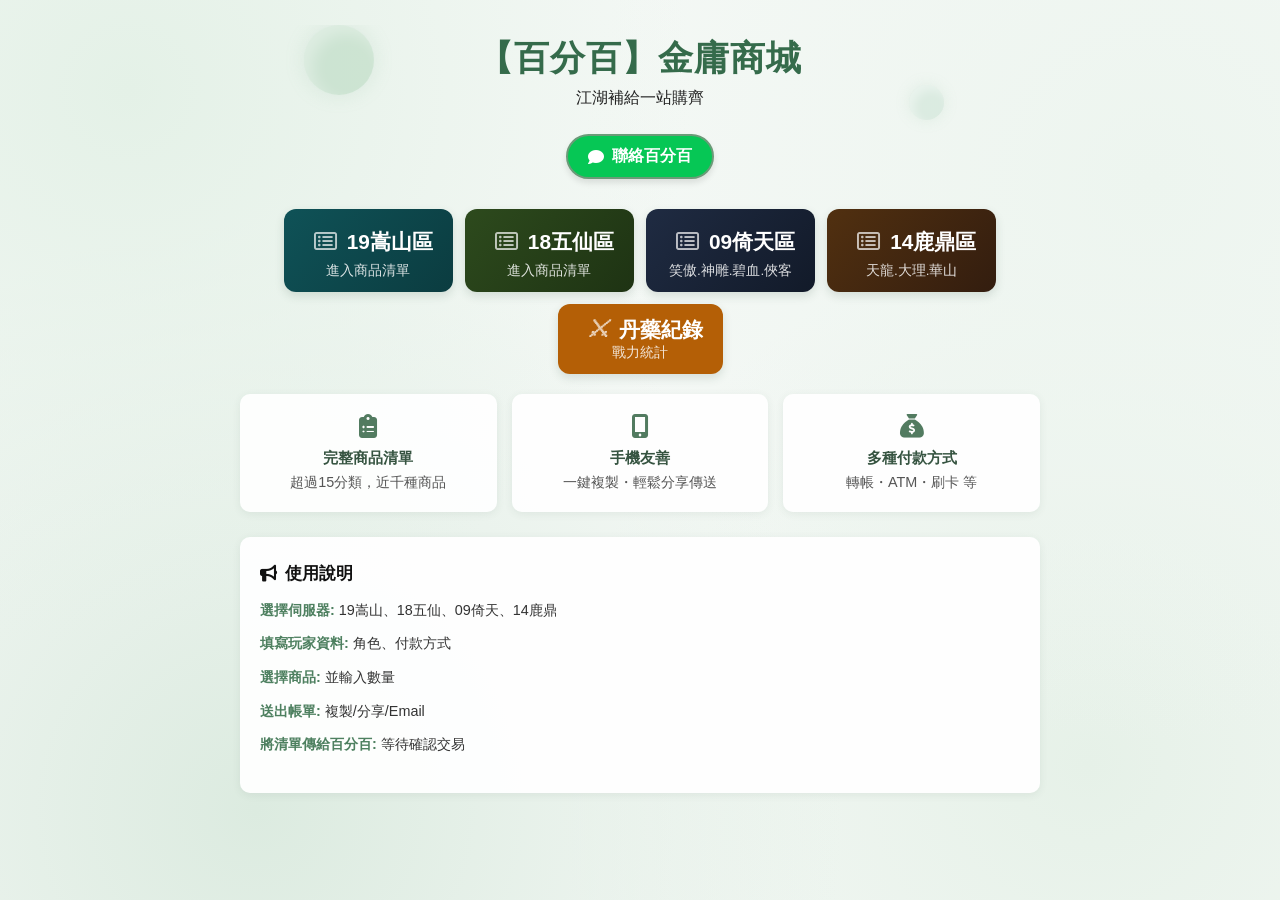
==== index.html @ 175951be "Update index.html" ====
<!DOCTYPE html>
<html lang="zh-TW">
<head>
  <meta charset="UTF-8">
  <meta name="viewport" content="width=device-width, initial-scale=1.0">
  <title>【百分百】金庸商城｜金庸群俠傳遊戲補給商城</title>
<!-- Open Graph (分享卡片) -->
<meta property="og:type" content="website">
<meta property="og:url" content="https://may11051105.github.io/jy100/">
<meta property="og:title" content="【百分百】金庸商城">
<meta property="og:description" content="【百分百】金庸商城，提供金庸遊戲各伺服器商品與丹藥補給，江湖補給一站購齊。">
<meta property="og:image" content="https://may11051105.github.io/jy100/100.png">
  <!-- FontAwesome 圖示 -->
  <link rel="stylesheet"
        href="https://cdnjs.cloudflare.com/ajax/libs/font-awesome/6.4.0/css/all.min.css">

  <style>
/* =========================
       1. 全域設定
 ========================= */
    *, *::before, *::after {
      box-sizing: border-box;margin: 0;padding: 0;
      -webkit-overflow-scrolling: touch;
    }

    body {font-family: -apple-system, BlinkMacSystemFont, "Segoe UI",
                   Roboto, "Helvetica Neue", Arial, sans-serif;
      background:
        radial-gradient(circle at 10% 10%, #E4F1E7 0%, transparent 40%),
        radial-gradient(circle at 90% 20%, #EDF5EF 0%, transparent 42%),
        radial-gradient(circle at 20% 90%, #DCEBE0 0%, transparent 45%),
        radial-gradient(circle at 85% 85%, #E6F1E8 0%, transparent 40%),
        #F4F8F5;
      color: #222;
      display: flex;
      justify-content: center;
      padding: 25px 12px;
      min-height: 100vh;
    }
    /* 捲軸 */
    ::-webkit-scrollbar {width: 10px;}
    ::-webkit-scrollbar-thumb {background: #A8C2AE;border-radius: 10px;}

/* =========================
       2. 主容器
========================= */
.container { width: 100%; max-width: 800px;text-align: center;}

/* =========================
   3. 頁頭
 ========================= */
header {
    position: relative;
    padding: 10px 0 5px;
    overflow: hidden;
}

header h1 {
    position: relative;
    z-index: 2;
    font-size: 2.2rem;
    color: #356B4B;
    font-weight: 800;
    letter-spacing: 1px;
    margin-bottom: 6px;
}

header p {
    position: relative;
    z-index: 2;
    font-size: 0.99rem;
    margin-bottom: 20px;
}

/* 🌿 泡泡 */
header::before,
header::after {
    content: "";
    position: absolute;
    border-radius: 50%;
    pointer-events: none;
}
/* 左上泡泡 */
header::before {
    width: 70px;height: 70px;left: 8%;top: 0;
    background: rgba(180, 215, 190, 0.55);
    box-shadow:
        0 0 20px rgba(140, 190, 155, 0.18),
        inset 8px 8px 15px rgba(255,255,255,0.35);
    animation: bubbleFloat 5s ease-in-out infinite;
}
/* 右下泡泡 */
header::after {
    width: 35px;height: 35px; right: 12%;top: 60px;
    background: rgba(170, 210, 185, 0.30);
    box-shadow:
        0 0 15px rgba(140, 190, 155, 0.15),
        inset 5px 5px 10px rgba(255,255,255,0.4);
    animation: bubbleFloat 4s ease-in-out infinite reverse;
}
/* 輕微漂浮 */
@keyframes bubbleFloat {
    0%, 100% {transform: translateY(0) scale(1); }
    50% { transform: translateY(-8px) scale(1.04); }
}


/* =========================
       4. 伺服器選區
========================= */
.server-grid {
  display: flex;
  flex-wrap: wrap; /* 內容超出時自動換行 */
  justify-content: center; /* 讓卡片整體水平置中 */
  gap: 12px;
  margin-bottom: 20px;
}

/*卡片*/
.server-card {
  display: inline-flex; /* 寬度隨內容自動縮放 */
  flex-direction: column;
  align-items: center;
  justify-content: center;
  padding: 12px 20px; 
  border-radius: 12px;
  color: #fff;
  text-decoration: none;
  box-shadow: 0 4px 10px rgba(50, 80, 60, 0.15);
  transition: transform 0.2s ease, box-shadow 0.2s ease, filter 0.2s ease;
  cursor: pointer;
  /* 最小/最大寬度限制，避免內容極短或極長時變形 */
  min-width: 160px;
  max-width: 100%;
 white-space: nowrap;/*內容文字不斷行*/
}
    .server-card:hover {transform: translateY(-3px);border-radius: 8px; filter: brightness(120%);}
    .server-card i {padding: 10px; opacity: 0.7;}
    .server-card h2 {font-size: 1.3rem;font-weight: bold; }
    .server-card span { font-size: 0.85rem; opacity: 0.85;}

/* 卡片的漸層背景 */
    .bg19-dark { background: linear-gradient(130deg, #0f5257, #0b3c40); }
    .bg18-dark { background: linear-gradient(130deg, #2d4a1d, #1e3313); }
    .bg09-dark { background: linear-gradient(130deg, #1f2b42, #121a29); }
    .bg14-dark { background: linear-gradient(130deg, #513010, #331d0f); }


/* =========================
       5. 特色賣點
 ========================= */
    .features-grid {
      display: grid;
      grid-template-columns: repeat(3, 1fr);
      gap: 15px;
      margin-bottom: 25px;
    }

    .feature-card {
      background: rgba(255, 255, 255, 0.92);
      padding: 20px 10px;
      border-radius: 10px;
      box-shadow: 0 2px 8px rgba(50, 80, 60, 0.08);
      display: flex;
      flex-direction: column;
      align-items: center;
    }

    .feature-card i {
      font-size: 1.5rem;
      color: #527B60;
      margin-bottom: 10px;
    }

    .feature-card h3 {font-size: 0.95rem;
      color: #365441;
      font-weight: bold;
      margin-bottom: 4px;
    }
    .feature-card p {font-size: 0.9rem;color: #555; }

/* =========================
       6. 聯絡按鈕
========================= */
    .contact-btn-wrapper {margin-bottom: 30px; }
    .btn-contact {
      display: inline-flex;
      align-items: center;
      gap: 8px;
      background-color: #06C755;
      border: 2px solid #6B9B78;
      color: #fff;
      box-shadow: 0 4px 6px rgba(0,0,0,0.1);
      padding: 10px 20px;
      border-radius: 25px;
      font-size: 1rem;
      font-weight: bold;
      text-decoration: none;
      transition:background-color 0.2s,transform 0.2s;
    }
    .btn-contact:hover {filter: brightness(120%);transform: translateY(-2px); }


/* =========================
       7. 使用說明
========================= */
    .instructions-card {
      background: rgba(255, 255, 255, 0.94);
      border-radius: 10px;
      padding: 25px 20px;
      text-align: left;
      box-shadow: 0 2px 8px rgba(50, 80, 60, 0.08);
    }
    .instructions-card h3 {
      font-size: 1.05rem;
      color: #111;
      display: flex;
      align-items: center;
      gap: 8px;
      margin-bottom: 15px;
    }
    .instructions-card ol { list-style: none; counter-reset: custom-counter;}
    .instructions-card li {counter-increment: custom-counter;font-size: 0.9rem;color: #333; margin-bottom: 12px; line-height: 1.5;
    }
    .instructions-card li strong {color: #4E8060; font-weight: bold;}

/* =========================
       8. 手機版
========================= */
    @media (max-width: 600px) {
      .server-grid {grid-template-columns: 1fr;}
      .features-grid {grid-template-columns: 1fr;}
      header h1 {font-size: 1.9rem;}
      body { padding: 25px 12px; }
    }
    
  </style>
</head>

<body>
  <div class="container">
    <header>
      <h1>【百分百】金庸商城</h1>
      <p>江湖補給一站購齊</p>
    </header>

    <!-- =========================
         聯絡客服
         ========================= -->
    <div class="contact-btn-wrapper">
      <a href="https://line.me/ti/p/7KQQFWwtR5" target="_blank" class="btn-contact">
       <i class="fa-solid fa-comment"></i>聯絡百分百</a>
    </div>

    <!-- =========================
         伺服器卡片
         ========================= -->
    <main class="server-grid">
      <a href="19s.html" class="server-card bg19-dark">
        <h2><i class="fa-regular fa-rectangle-list"></i>19嵩山區</h2>
        <span>進入商品清單</span>
      </a>

      <a href="18s.html" class="server-card bg18-dark">
        <h2><i class="fa-regular fa-rectangle-list"></i>18五仙區</h2>
        <span>進入商品清單</span>
      </a>

      <a href="09s.html" class="server-card bg09-dark">
        <h2><i class="fa-regular fa-rectangle-list"></i>09倚天區</h2>
        <span>笑傲.神雕.碧血.俠客</span>
      </a>

      <a href="14s.html" class="server-card bg14-dark">
        <h2><i class="fa-regular fa-rectangle-list"></i>14鹿鼎區</h2>
        <span>天龍.大理.華山</span>
      </a>
      
      <a href="dan.html" target="_blank" class="server-card" style="background:#b45f06">
        <h2><i>⚔</i>丹藥紀錄</h2>
        <span>戰力統計</span>
      </a>
    </main>


    <!-- =========================
         特色賣點區
         ========================= -->
    <section class="features-grid">
      <div class="feature-card">
        <i class="fa-solid fa-clipboard-list"></i>
        <h3>完整商品清單</h3>
        <p>超過15分類，近千種商品</p>
      </div>

      <div class="feature-card">
        <i class="fa-solid fa-mobile-screen-button"></i>
        <h3>手機友善</h3>
        <p>一鍵複製・輕鬆分享傳送</p>
      </div>

      <div class="feature-card">
        <i class="fa-solid fa-sack-dollar"></i>
        <h3>多種付款方式</h3>
        <p>轉帳・ATM・刷卡 等</p>
      </div>
    </section>


    <!-- =========================
         使用說明
         ========================= -->
    <section class="instructions-card">
      <h3>
        <i class="fa-solid fa-bullhorn"></i>
        使用說明
      </h3>
      <ol>
        <li>
          <strong>選擇伺服器:</strong>
          19嵩山、18五仙、09倚天、14鹿鼎
        </li>

        <li>
          <strong>填寫玩家資料:</strong> 角色、付款方式
        </li>

        <li>
          <strong>選擇商品:</strong> 並輸入數量
        </li>

        <li>
          <strong>送出帳單:</strong> 複製/分享/Email
        </li>

        <li>
          <strong>將清單傳給百分百:</strong> 等待確認交易
        </li>
      </ol>
    </section>
  </div>

</body>
</html>
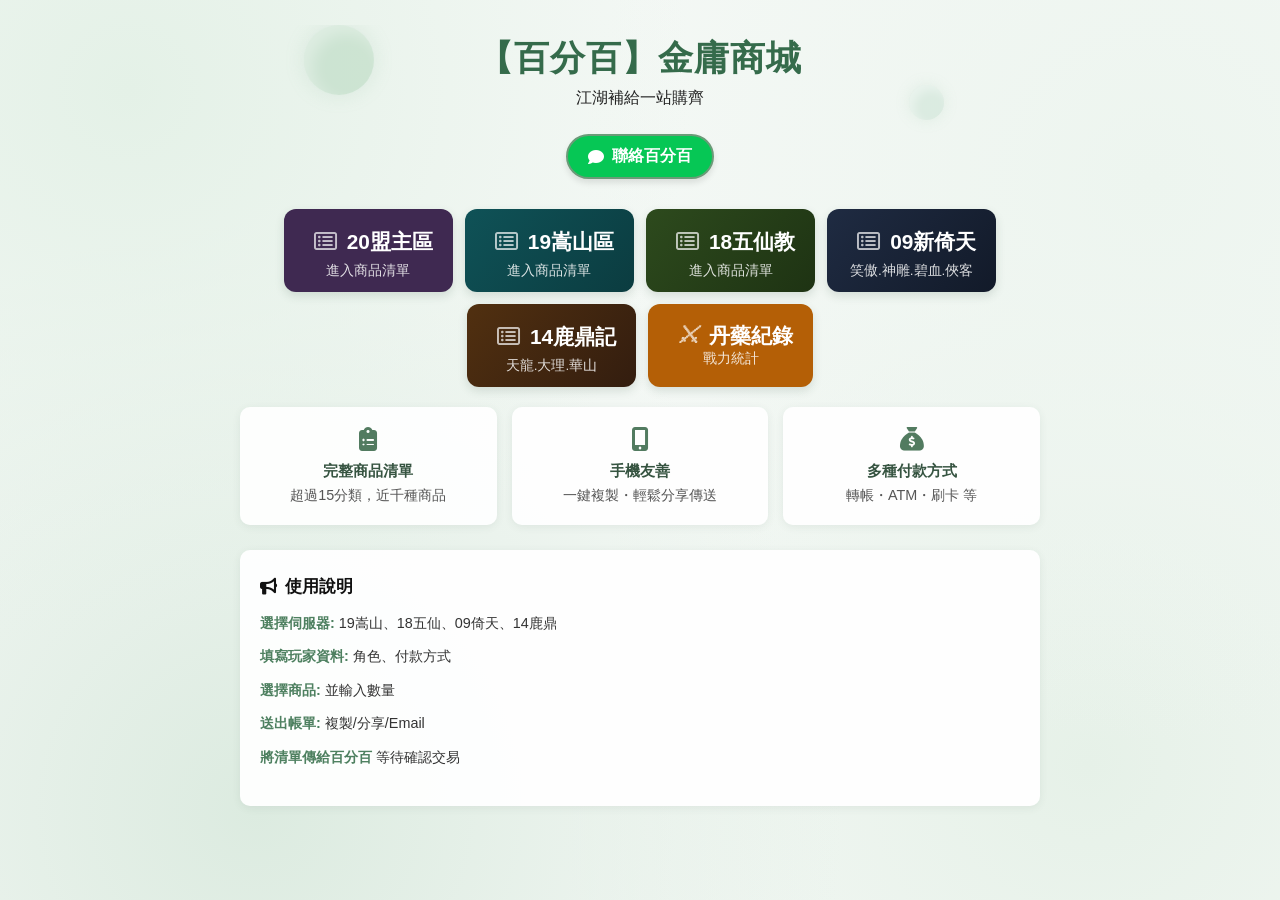
==== commit 1891ff01: "Update index.html" ====
--- a/index.html
+++ b/index.html
@@ -3,12 +3,12 @@
 <head>
   <meta charset="UTF-8">
   <meta name="viewport" content="width=device-width, initial-scale=1.0">
-  <title>【百分百】金庸商城｜金庸群俠傳遊戲補給商城</title>
+  <title>【百分百】金庸商城</title>
 <!-- Open Graph (分享卡片) -->
 <meta property="og:type" content="website">
 <meta property="og:url" content="https://may11051105.github.io/jy100/">
 <meta property="og:title" content="【百分百】金庸商城">
-<meta property="og:description" content="【百分百】金庸商城，提供金庸遊戲各伺服器商品與丹藥補給，江湖補給一站購齊。">
+<meta property="og:description" content="江湖補給 一站滿足">
 <meta property="og:image" content="https://may11051105.github.io/jy100/100.png">
   <!-- FontAwesome 圖示 -->
   <link rel="stylesheet"
@@ -220,8 +220,7 @@
       margin-bottom: 15px;
     }
     .instructions-card ol { list-style: none; counter-reset: custom-counter;}
-    .instructions-card li {counter-increment: custom-counter;font-size: 0.9rem;color: #333; margin-bottom: 12px; line-height: 1.5;
-    }
+    .instructions-card li {counter-increment: custom-counter;font-size: 0.9rem;color: #333; margin-bottom: 12px; line-height: 1.5;}
     .instructions-card li strong {color: #4E8060; font-weight: bold;}
 
 /* =========================
@@ -256,23 +255,29 @@
          伺服器卡片
          ========================= -->
     <main class="server-grid">
+      
+      <a href="#" class="server-card" style="background:#3f2951">
+        <h2><i class="fa-regular fa-rectangle-list"></i>20盟主區</h2>
+        <span>進入商品清單</span>
+      </a>
+      
       <a href="19s.html" class="server-card bg19-dark">
         <h2><i class="fa-regular fa-rectangle-list"></i>19嵩山區</h2>
         <span>進入商品清單</span>
       </a>
 
       <a href="18s.html" class="server-card bg18-dark">
-        <h2><i class="fa-regular fa-rectangle-list"></i>18五仙區</h2>
+        <h2><i class="fa-regular fa-rectangle-list"></i>18五仙教</h2>
         <span>進入商品清單</span>
       </a>
 
       <a href="09s.html" class="server-card bg09-dark">
-        <h2><i class="fa-regular fa-rectangle-list"></i>09倚天區</h2>
+        <h2><i class="fa-regular fa-rectangle-list"></i>09新倚天</h2>
         <span>笑傲.神雕.碧血.俠客</span>
       </a>
 
       <a href="14s.html" class="server-card bg14-dark">
-        <h2><i class="fa-regular fa-rectangle-list"></i>14鹿鼎區</h2>
+        <h2><i class="fa-regular fa-rectangle-list"></i>14鹿鼎記</h2>
         <span>天龍.大理.華山</span>
       </a>
       
@@ -334,7 +339,7 @@
         </li>
 
         <li>
-          <strong>將清單傳給百分百:</strong> 等待確認交易
+          <strong>將清單傳給百分百</strong> 等待確認交易
         </li>
       </ol>
     </section>
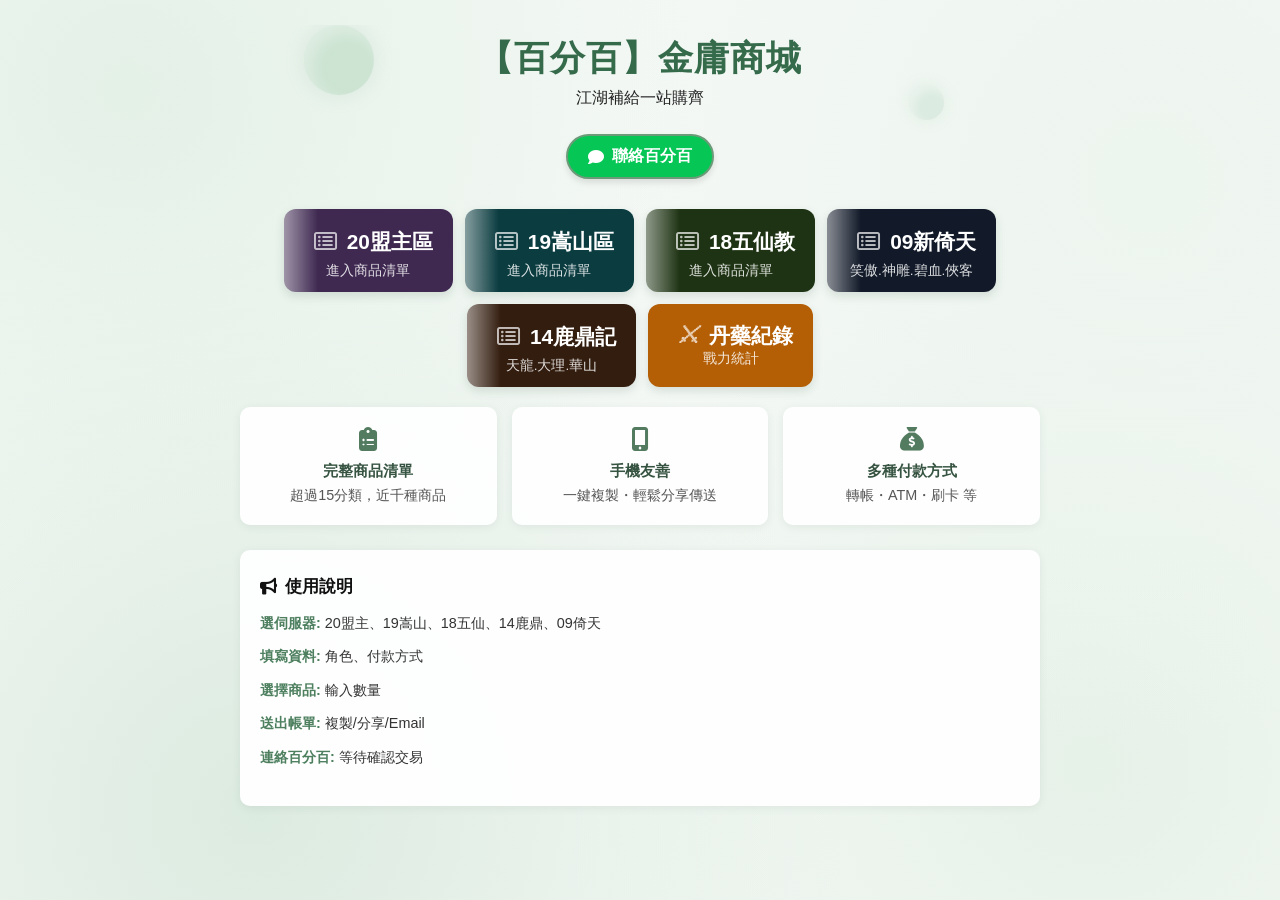
==== commit e4f22c3c: "Update index.html" ====
--- a/index.html
+++ b/index.html
@@ -140,10 +140,12 @@
     .server-card span { font-size: 0.85rem; opacity: 0.85;}
 
 /* 卡片的漸層背景 */
-    .bg19-dark { background: linear-gradient(130deg, #0f5257, #0b3c40); }
-    .bg18-dark { background: linear-gradient(130deg, #2d4a1d, #1e3313); }
-    .bg09-dark { background: linear-gradient(130deg, #1f2b42, #121a29); }
-    .bg14-dark { background: linear-gradient(130deg, #513010, #331d0f); }
+.bg19 {background:linear-gradient(to right, rgba(255, 255, 255, 0.5) 0%, rgba(255, 255, 255, 0) 20%),#0b3c40;}
+.bg18 {background:linear-gradient(to right, rgba(255, 255, 255, 0.5) 0%, rgba(255, 255, 255, 0) 20%),#1e3313;}
+.bg09 {background:linear-gradient(to right, rgba(255, 255, 255, 0.5) 0%, rgba(255, 255, 255, 0) 20%),#121a29;}
+.bg14 {background:linear-gradient(to right, rgba(255, 255, 255, 0.5) 0%, rgba(255, 255, 255, 0) 20%),#331d0f;}
+.bg20 {background:linear-gradient(to right, rgba(255, 255, 255, 0.5) 0%, rgba(255, 255, 255, 0) 20%),#3f2951;}
+  
 
 
 /* =========================
@@ -256,27 +258,27 @@
          ========================= -->
     <main class="server-grid">
       
-      <a href="#" class="server-card" style="background:#3f2951">
+      <a href="20s.html" class="server-card bg20">
         <h2><i class="fa-regular fa-rectangle-list"></i>20盟主區</h2>
         <span>進入商品清單</span>
       </a>
       
-      <a href="19s.html" class="server-card bg19-dark">
+      <a href="19s.html" class="server-card bg19">
         <h2><i class="fa-regular fa-rectangle-list"></i>19嵩山區</h2>
         <span>進入商品清單</span>
       </a>
 
-      <a href="18s.html" class="server-card bg18-dark">
+      <a href="18s.html" class="server-card bg18">
         <h2><i class="fa-regular fa-rectangle-list"></i>18五仙教</h2>
         <span>進入商品清單</span>
       </a>
 
-      <a href="09s.html" class="server-card bg09-dark">
+      <a href="09s.html" class="server-card bg09">
         <h2><i class="fa-regular fa-rectangle-list"></i>09新倚天</h2>
         <span>笑傲.神雕.碧血.俠客</span>
       </a>
 
-      <a href="14s.html" class="server-card bg14-dark">
+      <a href="14s.html" class="server-card bg14">
         <h2><i class="fa-regular fa-rectangle-list"></i>14鹿鼎記</h2>
         <span>天龍.大理.華山</span>
       </a>
@@ -322,16 +324,16 @@
       </h3>
       <ol>
         <li>
-          <strong>選擇伺服器:</strong>
-          19嵩山、18五仙、09倚天、14鹿鼎
-        </li>
-
-        <li>
-          <strong>填寫玩家資料:</strong> 角色、付款方式
-        </li>
-
-        <li>
-          <strong>選擇商品:</strong> 並輸入數量
+          <strong>選伺服器:</strong>
+          20盟主、19嵩山、18五仙、14鹿鼎、09倚天
+        </li>
+
+        <li>
+          <strong>填寫資料:</strong> 角色、付款方式
+        </li>
+
+        <li>
+          <strong>選擇商品:</strong> 輸入數量
         </li>
 
         <li>
@@ -339,7 +341,7 @@
         </li>
 
         <li>
-          <strong>將清單傳給百分百</strong> 等待確認交易
+          <strong>連絡百分百:</strong> 等待確認交易
         </li>
       </ol>
     </section>
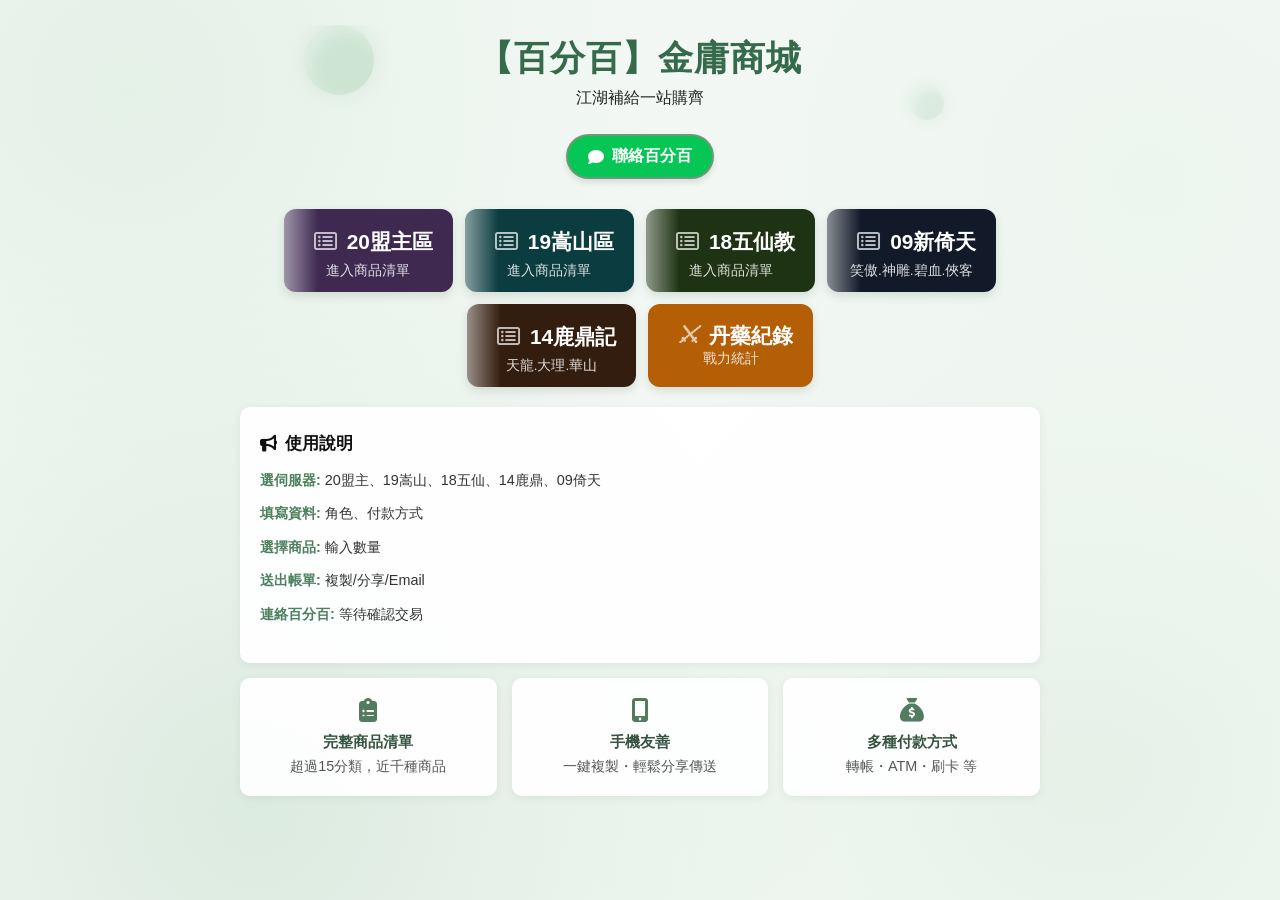
==== commit 2fb94171: "Update index.html" ====
--- a/index.html
+++ b/index.html
@@ -208,6 +208,7 @@
 ========================= */
     .instructions-card {
       background: rgba(255, 255, 255, 0.94);
+      margin-bottom: 15px;
       border-radius: 10px;
       padding: 25px 20px;
       text-align: left;
@@ -290,31 +291,7 @@
     </main>
 
 
-    <!-- =========================
-         特色賣點區
-         ========================= -->
-    <section class="features-grid">
-      <div class="feature-card">
-        <i class="fa-solid fa-clipboard-list"></i>
-        <h3>完整商品清單</h3>
-        <p>超過15分類，近千種商品</p>
-      </div>
-
-      <div class="feature-card">
-        <i class="fa-solid fa-mobile-screen-button"></i>
-        <h3>手機友善</h3>
-        <p>一鍵複製・輕鬆分享傳送</p>
-      </div>
-
-      <div class="feature-card">
-        <i class="fa-solid fa-sack-dollar"></i>
-        <h3>多種付款方式</h3>
-        <p>轉帳・ATM・刷卡 等</p>
-      </div>
-    </section>
-
-
-    <!-- =========================
+<!-- =========================
          使用說明
          ========================= -->
     <section class="instructions-card">
@@ -345,7 +322,31 @@
         </li>
       </ol>
     </section>
+
+
+    <!-- =========================
+         特色賣點
+         ========================= -->
+    <section class="features-grid">
+      <div class="feature-card">
+        <i class="fa-solid fa-clipboard-list"></i>
+        <h3>完整商品清單</h3>
+        <p>超過15分類，近千種商品</p>
+      </div>
+
+      <div class="feature-card">
+        <i class="fa-solid fa-mobile-screen-button"></i>
+        <h3>手機友善</h3>
+        <p>一鍵複製・輕鬆分享傳送</p>
+      </div>
+
+      <div class="feature-card">
+        <i class="fa-solid fa-sack-dollar"></i>
+        <h3>多種付款方式</h3>
+        <p>轉帳・ATM・刷卡 等</p>
+      </div>
+    </section>
+    
   </div>
-
 </body>
 </html>
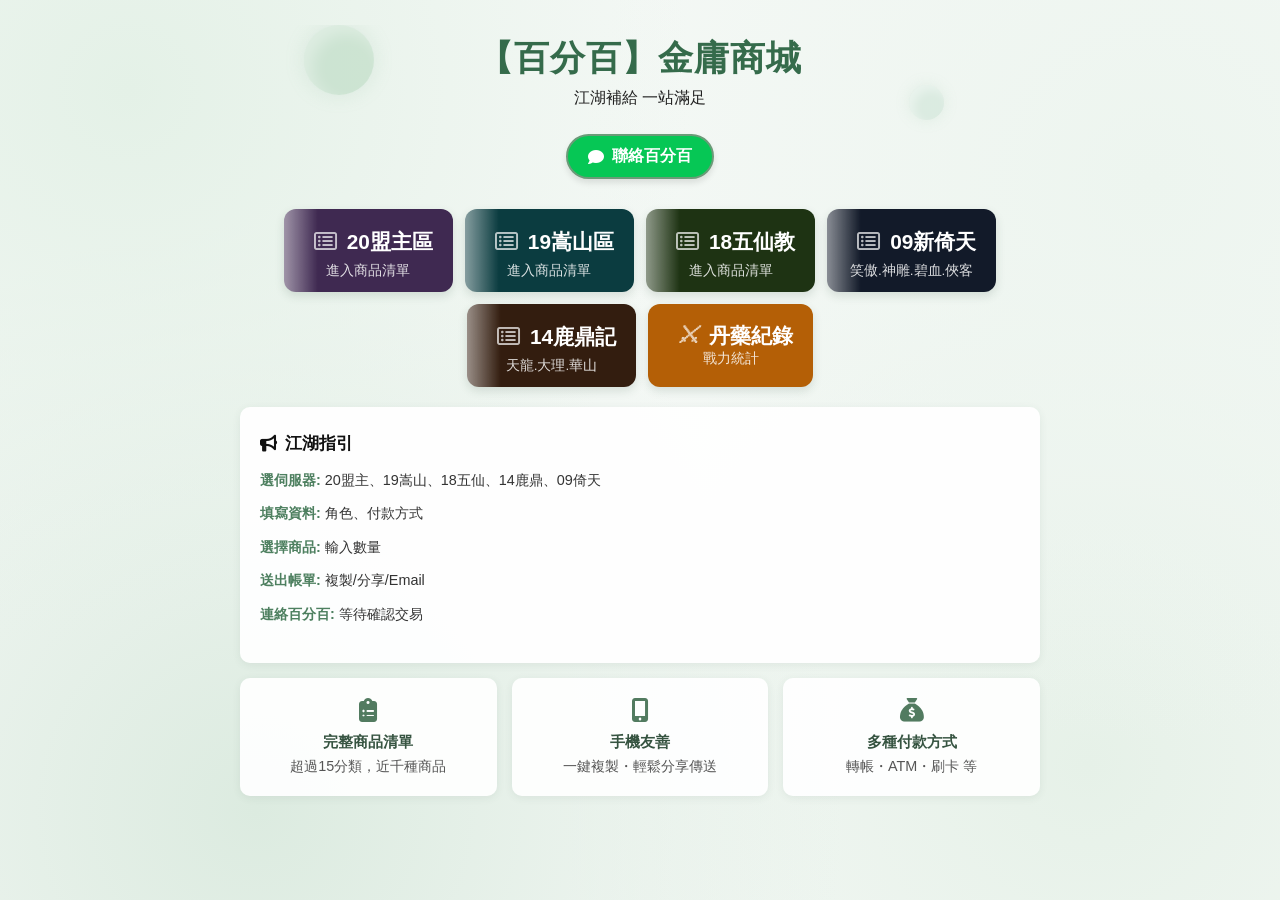
==== commit 2fc39293: "Update index.html" ====
--- a/index.html
+++ b/index.html
@@ -243,7 +243,7 @@
   <div class="container">
     <header>
       <h1>【百分百】金庸商城</h1>
-      <p>江湖補給一站購齊</p>
+      <p>江湖補給 一站滿足</p>
     </header>
 
     <!-- =========================
@@ -296,8 +296,7 @@
          ========================= -->
     <section class="instructions-card">
       <h3>
-        <i class="fa-solid fa-bullhorn"></i>
-        使用說明
+        <i class="fa-solid fa-bullhorn"></i>江湖指引
       </h3>
       <ol>
         <li>
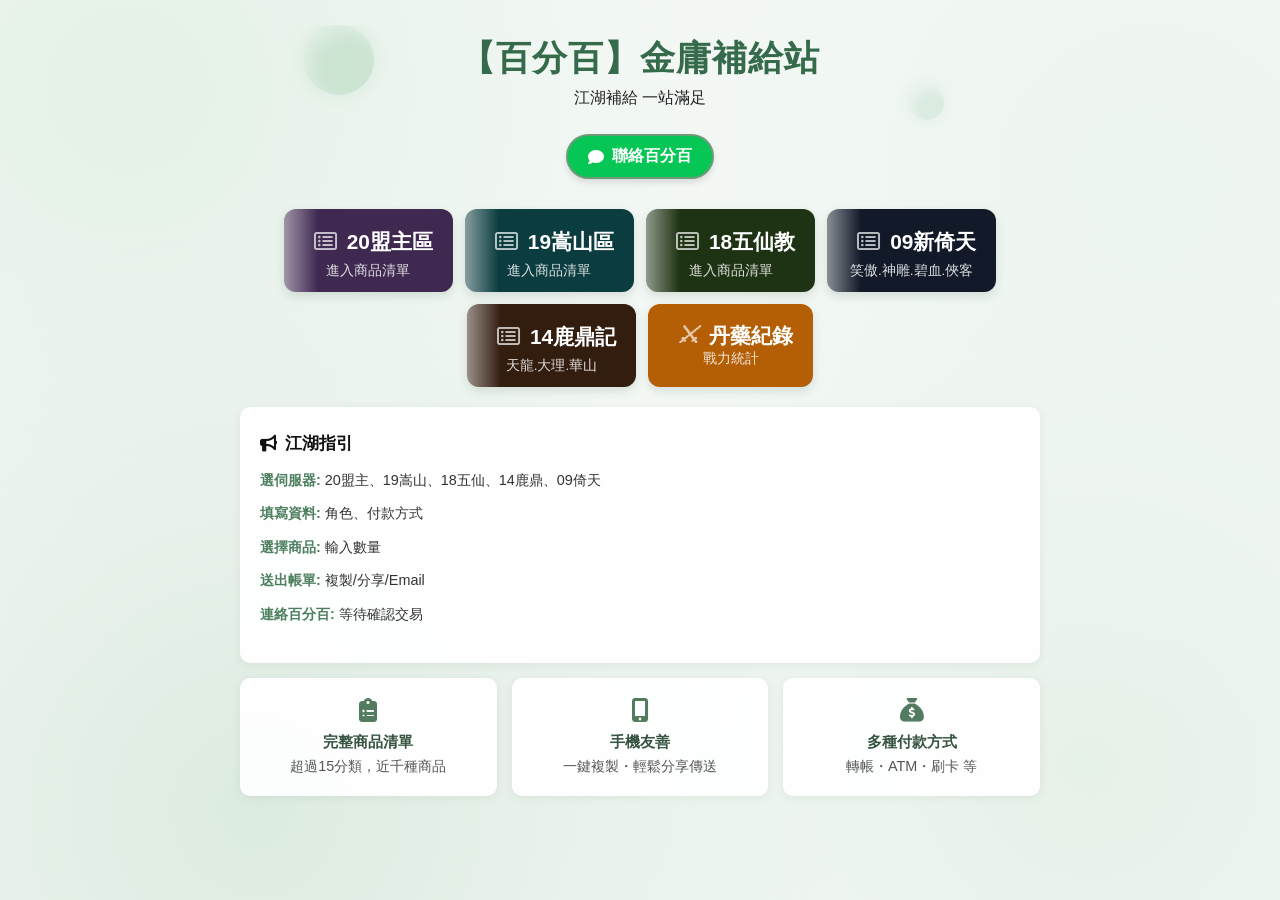
==== commit c048e627: "Update index.html" ====
--- a/index.html
+++ b/index.html
@@ -242,7 +242,7 @@
 <body>
   <div class="container">
     <header>
-      <h1>【百分百】金庸商城</h1>
+      <h1>【百分百】金庸補給站</h1>
       <p>江湖補給 一站滿足</p>
     </header>
 
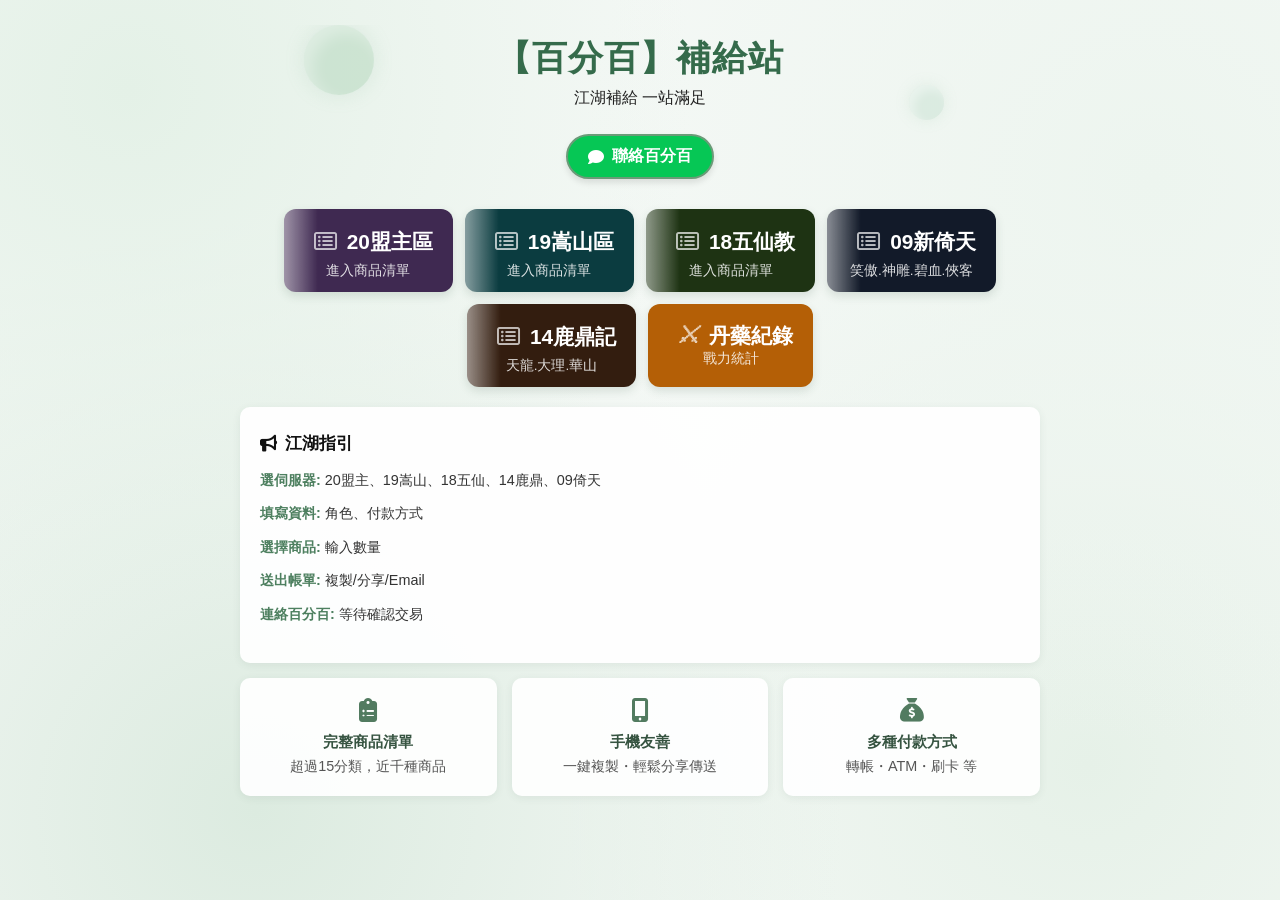
==== commit fd48ba43: "Update index.html" ====
--- a/index.html
+++ b/index.html
@@ -3,11 +3,12 @@
 <head>
   <meta charset="UTF-8">
   <meta name="viewport" content="width=device-width, initial-scale=1.0">
-  <title>【百分百】金庸商城</title>
+  <title>【百分百】金庸補給站</title>
+  <link rel="manifest" href="manifest.json">
 <!-- Open Graph (分享卡片) -->
 <meta property="og:type" content="website">
 <meta property="og:url" content="https://may11051105.github.io/jy100/">
-<meta property="og:title" content="【百分百】金庸商城">
+<meta property="og:title" content="【百分百】金庸補給站">
 <meta property="og:description" content="江湖補給 一站滿足">
 <meta property="og:image" content="https://may11051105.github.io/jy100/100.png">
   <!-- FontAwesome 圖示 -->
@@ -242,7 +243,7 @@
 <body>
   <div class="container">
     <header>
-      <h1>【百分百】金庸補給站</h1>
+      <h1>【百分百】補給站</h1>
       <p>江湖補給 一站滿足</p>
     </header>
 
